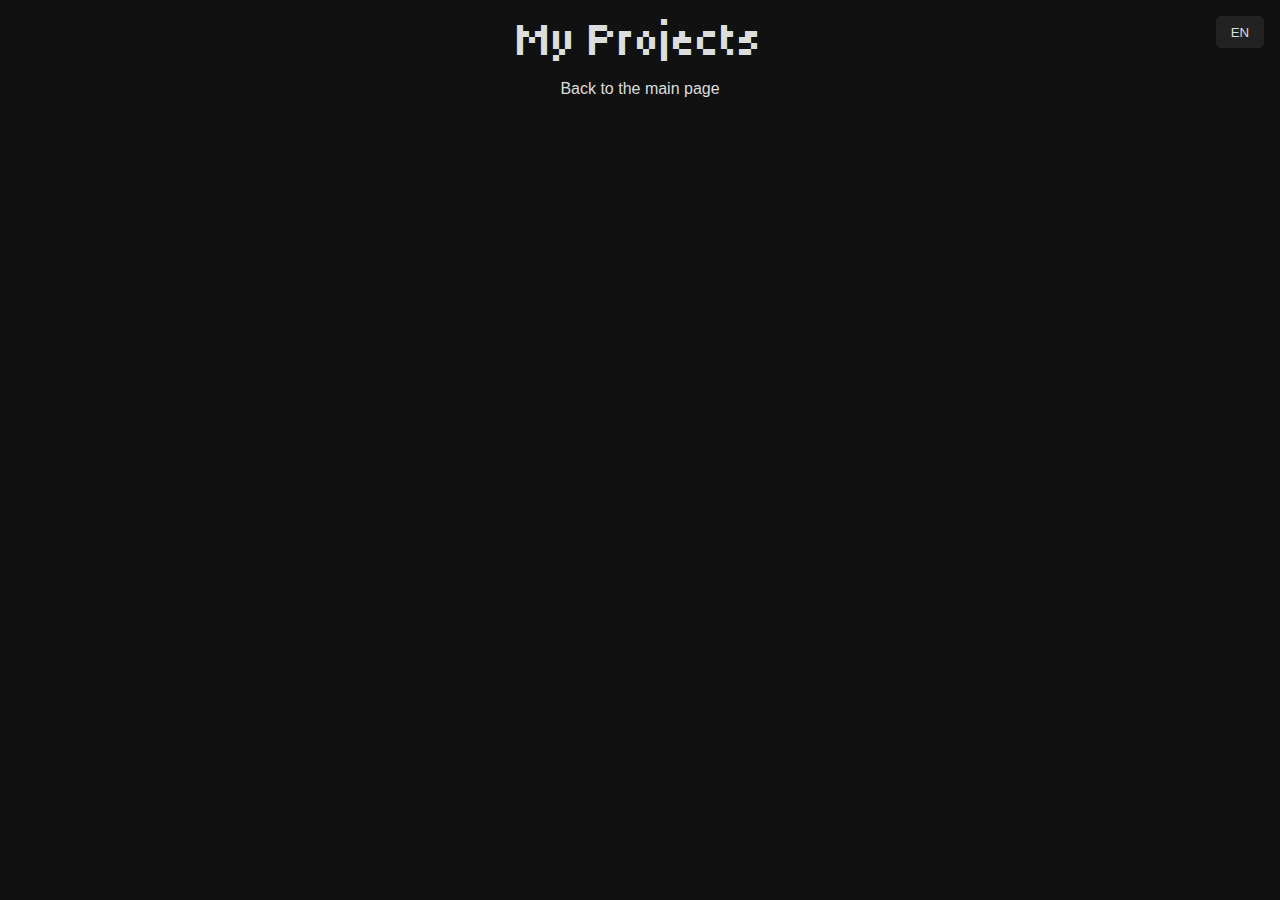
==== projects.html @ ab64d87f "Add files via upload" ====
<!DOCTYPE html>
<html>
    <head>
        <title>Personal Website</title>
        <link rel="icon" href="\assets\img\logo.png" type="image/x-icon">
        <meta charset="UTF-8">
        <meta name="viewport" content="width=device-width, initial-scale=1.0">
        <link rel="stylesheet" type="text/css" href="style/generalStyle.css"> 
        
        <link rel="stylesheet" href="https://fonts.googleapis.com/css2?family=Material+Symbols+Outlined:opsz,wght,FILL,GRAD@20..48,100..700,0..1,-50..200" />
        
    </head>
    <body>
        <header>
            <div class="title">
                <h1 class="tiny5-regular">My Projects</h1>
            </div>
            <div class="LangBtnDiv">
                <button onclick="changeLang()" class="langBtn" id="langBtn">EN</button>
            </div>
        </header>
        <div class="en">
            <nav id="navBar">
                <a id="aboutBtn" href="index.html">Back to the main page</a>
            </nav>
        </div>
        <div class="it">
            <nav id="navBar">
                <a id="aboutBtn" href="index.html">Torna alla pagina principale</a>
            </nav>
        </div>
    </body>
    <script src="script/LangScript.js"></script>
</html>
---- style/generalStyle.css ----
/* Google Fonts */
@import url('https://fonts.googleapis.com/css2?family=Tiny5&display=swap');

*{
    margin: 0;
    padding: 0;
    box-sizing: border-box;
    color: #ddd;
    cursor: default;
}
.tiny5-regular {
    font-family: "Tiny5", sans-serif;
    font-weight: 400;
    font-style: normal;
}  
.material-symbols-outlined {
  font-variation-settings:
  'FILL' 0,
  'wght' 400,
  'GRAD' 0,
  'opsz' 24
}
body{
    font-family: "Ubuntu", sans-serif;
    font-weight: 400;
    font-style: normal;
    background-color: #111;
}
.clickable{
    cursor: pointer;
}

/* header */
header{
    display: flex;
    justify-content: center;
    align-items: center;
    padding: 1rem 0;
    margin-top: 1rem;
    margin-bottom: 1rem;
}
.title{
    position: absolute;
    text-align: center;
    width: 100%;
    margin-top: 1rem;
}
.title h1{
    font-size: 3rem;
}
.LangBtnDiv{
    position: absolute;
    width: 100%;
    z-index: 1;
    text-align: right;
}
.LangBtnDiv button{
    cursor: pointer;
    background-color: #222;
    border: none;
    height: 2rem;
    width: 3rem;
    border-radius: 5px;
    margin-right: 1rem;
}
.LangBtnDiv button:hover{
    background-color: #333;
}

/* nav */
nav{
    display: flex;
    flex-direction: row;
    gap : 3rem;
    justify-content: center;
    align-items: center;
    padding: 1rem 0;
}
nav a{
    cursor: pointer;
    text-decoration: none;
    font-size: 1rem;
    margin-bottom: 1rem;
}
nav a::after{
    content: "";
    display: block;
    width: 100%;
    height: 2px;
    background: #ddd;
    transition: transform 0.2s ease-in-out;
    transform: scale(0);
}
nav a:hover::after{
    transform: scale(1);
}

/* sezioni pagina */
.section{
    display: flex;
    flex-direction: column;
    padding: 1rem 0;
    margin-left: 1rem;
}
.section h2{
    margin-bottom: 1rem;
}
.section h3{
    margin-top: 1rem;
    margin-bottom: 0.3rem;
}
.section h5{
    font-weight: lighter;
    color: #aaa;
    margin-top: 0.3rem;
    margin-bottom: 0.8rem;
}
.section p{
    margin-bottom: 0.2rem;
}
.section ul{
    list-style-type: none;
    padding: 0.5rem 0;
}
.section ul li{
    margin-left: 0.5rem;
    margin-bottom: 0.5rem;
    display: flex;
    align-items: center;
}
.section ul li span{
    scale: 0.6;
}
.brAfter{
    padding-bottom: 0.5rem;
}
.GitHubSection,
.PlayStoreSection{
    display: flex;
    flex-direction: row;
    gap: 1rem;
    align-items: center;
    margin-bottom: 1rem;
}
.OtherSection{
    margin-left:1rem;
}
.GitHubSection svg{
    scale: 0.8;
}
.GitHubSection p,
.PlayStoreSection p{
    text-wrap: wrap;
}
.GitHubSection a,
.PlayStoreSection a{
    color: #aaa;
}
.contact{
    text-align: center;
    padding: 2rem 0;
}
.contactBtn{
    display: flex;
    align-items: center;
    justify-content: center;
    color:#ddd;
}
.contactBtn a{
    margin:0;
    padding: 0;
    scale: 0.5;
}
.mailBtn{
    scale: 1.3;
}
.instaBtn{
    scale: 1.1;
}
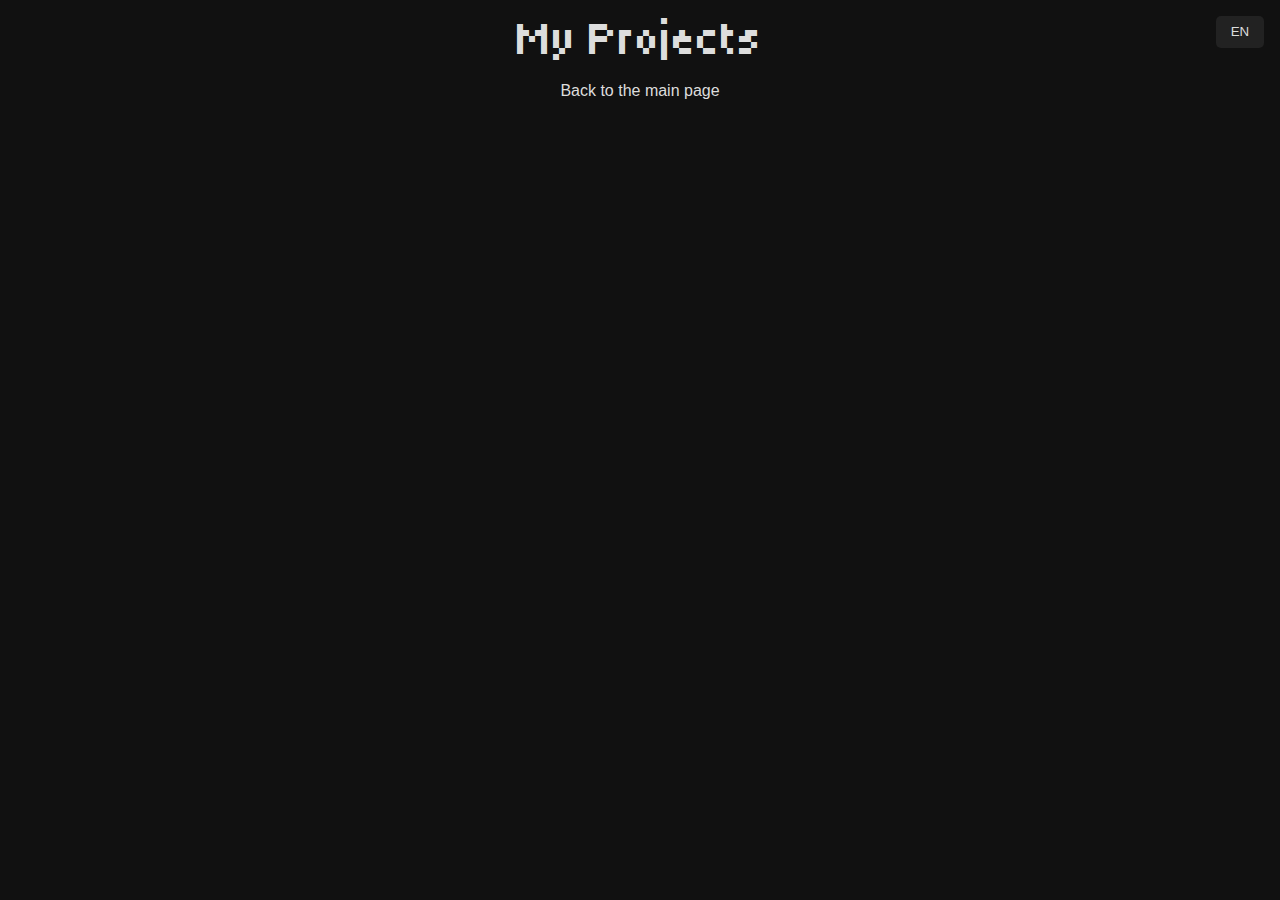
==== commit 71af9087: "Update cursore e index riordinata" ====
--- a/projects.html
+++ b/projects.html
@@ -5,29 +5,29 @@
         <link rel="icon" href="\assets\img\logo.png" type="image/x-icon">
         <meta charset="UTF-8">
         <meta name="viewport" content="width=device-width, initial-scale=1.0">
-        <link rel="stylesheet" type="text/css" href="style/generalStyle.css"> 
-        
+        <link rel="stylesheet" type="text/css" href="style/generalStyle.css">
         <link rel="stylesheet" href="https://fonts.googleapis.com/css2?family=Material+Symbols+Outlined:opsz,wght,FILL,GRAD@20..48,100..700,0..1,-50..200" />
-        
     </head>
     <body>
-        <header>
-            <div class="title">
-                <h1 class="tiny5-regular">My Projects</h1>
+        <div class="bodyDiv">
+            <header>
+                <div class="title">
+                    <h1 class="tiny5-regular">My Projects</h1>
+                </div>
+                <div class="LangBtnDiv">
+                    <button onclick="changeLang()" class="langBtn" id="langBtn">EN</button>
+                </div>
+            </header>
+            <div class="en">
+                <nav id="navBar">
+                    <a id="aboutBtn" href="index.html">Back to the main page</a>
+                </nav>
             </div>
-            <div class="LangBtnDiv">
-                <button onclick="changeLang()" class="langBtn" id="langBtn">EN</button>
+            <div class="it">
+                <nav id="navBar">
+                    <a id="aboutBtn" href="index.html">Torna alla pagina principale</a>
+                </nav>
             </div>
-        </header>
-        <div class="en">
-            <nav id="navBar">
-                <a id="aboutBtn" href="index.html">Back to the main page</a>
-            </nav>
-        </div>
-        <div class="it">
-            <nav id="navBar">
-                <a id="aboutBtn" href="index.html">Torna alla pagina principale</a>
-            </nav>
         </div>
     </body>
     <script src="script/LangScript.js"></script>
--- a/style/generalStyle.css
+++ b/style/generalStyle.css
@@ -6,7 +6,10 @@
     padding: 0;
     box-sizing: border-box;
     color: #ddd;
-    cursor: default;
+    cursor: none;
+    user-select: none;
+    /* cambia lo spazio verticale tra due righe dello stesso testo */
+    line-height: 1.4;
 }
 .tiny5-regular {
     font-family: "Tiny5", sans-serif;
@@ -14,20 +17,67 @@
     font-style: normal;
 }  
 .material-symbols-outlined {
-  font-variation-settings:
-  'FILL' 0,
-  'wght' 400,
-  'GRAD' 0,
-  'opsz' 24
+    font-variation-settings:
+    'FILL' 0,
+    'wght' 400,
+    'GRAD' 0,
+    'opsz' 24
 }
 body{
     font-family: "Ubuntu", sans-serif;
     font-weight: 400;
     font-style: normal;
     background-color: #111;
-}
-.clickable{
-    cursor: pointer;
+    text-wrap: balance;
+    display: flex;
+    justify-content: center;
+}
+.bodyDiv{
+    position: relative;
+    width: 1400px;
+    border-left-width: 2px;
+    border-left-style:solid;
+    border-right-width: 2px;
+    border-right-style:solid;
+    border-image: linear-gradient(to bottom, #111, #aaa, #111) 1; 
+}
+.clickable-animated{
+    cursor: none;
+}
+.clickable-box:hover{
+    scale: 1.1;
+}
+.clickable-box-mini:hover{
+    scale: 0.6;
+}
+
+/* cursore */
+@media (hover: hover) and (pointer: fine) {
+    :root {
+        --cursor-size: 28px;
+        --bg: #FAF7EE;
+    }
+    #cursor {
+        position: fixed;
+        top: calc(var(--cursor-size) * -0.5);
+        left:  calc(var(--cursor-size) * -0.5);
+        pointer-events: none;
+        mix-blend-mode: difference;  
+        filter: url(#goo);
+    } 
+    .cursor-circle {
+        position: absolute;
+        top: 0;
+        left: 0;
+        width: var(--cursor-size);
+        height: var(--cursor-size);
+        border-radius: var(--cursor-size);
+        background: var(--bg);
+        transform-origin: center center;
+    }
+}
+.goo {
+    display: none;
 }
 
 /* header */
@@ -51,11 +101,9 @@
 .LangBtnDiv{
     position: absolute;
     width: 100%;
-    z-index: 1;
     text-align: right;
 }
 .LangBtnDiv button{
-    cursor: pointer;
     background-color: #222;
     border: none;
     height: 2rem;
@@ -102,21 +150,23 @@
     padding: 1rem 0;
     margin-left: 1rem;
 }
-.section h2{
-    margin-bottom: 1rem;
-}
 .section h3{
     margin-top: 1rem;
-    margin-bottom: 0.3rem;
+    margin-bottom: 0.5rem;
+}
+.section h4{
+    margin-top: 2rem;
+    margin-bottom: 0.5rem;
 }
 .section h5{
     font-weight: lighter;
     color: #aaa;
-    margin-top: 0.3rem;
-    margin-bottom: 0.8rem;
+    margin-top: -0.2rem;
+    margin-bottom: 0.5rem;
 }
 .section p{
     margin-bottom: 0.2rem;
+    margin-left: 0.5rem;
 }
 .section ul{
     list-style-type: none;
@@ -131,6 +181,9 @@
 .section ul li span{
     scale: 0.6;
 }
+.subSection{
+    margin-left: 2rem;
+}
 .brAfter{
     padding-bottom: 0.5rem;
 }
@@ -141,16 +194,10 @@
     gap: 1rem;
     align-items: center;
     margin-bottom: 1rem;
-}
-.OtherSection{
-    margin-left:1rem;
+    margin-top: 1rem;
 }
 .GitHubSection svg{
     scale: 0.8;
-}
-.GitHubSection p,
-.PlayStoreSection p{
-    text-wrap: wrap;
 }
 .GitHubSection a,
 .PlayStoreSection a{
@@ -177,3 +224,167 @@
 .instaBtn{
     scale: 1.1;
 }
+.text_plus_img{
+    width: 100%;
+    display: flex;
+    gap: 2rem;
+}
+.text_plus_img_reverse{
+    width: 100%;
+    display: flex;
+    gap: 2rem;
+    flex-direction: row-reverse;
+}
+.text_plus_img_reverse p {
+    margin-left: 0;
+}
+.imgDiv{
+    display: flex;
+    justify-content: center;
+    align-items: center;
+    margin-right: 2rem;
+    pointer-events: none;
+}
+.imgDiv img{
+    border: #aaa 3px solid;
+    border-radius: 10%;
+    height: 200px;
+    width: 200px;
+    margin-top: 2rem;
+}
+.OutThinkSection{
+    width: 100%;
+    display: flex;
+    gap: 2rem;
+    margin-left: 2rem;
+    margin-bottom: 2rem;
+}
+.OutThinkSection p{
+    margin-left: 0;
+}
+.imgDiv2{
+    display: flex;
+    justify-content: center;
+    align-items: center;
+    margin-right: 4rem;
+    margin-top: 2rem;
+    pointer-events: none;
+}
+.imgDiv2 img{
+    height: 200px;
+    width: 100px;
+}
+.screenshotOT{
+    display: flex;
+    border: #aaa 3px solid;
+    border-radius: 20px;
+}
+.firstImgOT{
+    border-right: #aaa 3px solid;
+}
+.firstImgOT img{
+    border-top-left-radius: 20px;
+    border-bottom-left-radius: 20px;
+}
+.secondImgOT{
+    border-top-right-radius: 20px;
+    border-bottom-right-radius: 20px;
+}
+.imgDiv3{
+    display: flex;
+    justify-content: center;
+    align-items: center;
+    margin-left: 2rem;
+    pointer-events: none;
+}
+.imgDiv3 img{
+    border: #aaa 3px solid;
+    border-radius: 10%;
+    height: 200px;
+    width: 200px;
+    margin-top: 2rem;
+}
+.seemore{
+    margin-top: 2rem;
+}
+
+/* gestione responsive */
+@media screen and (max-width: 1400px){
+    .bodyDiv{
+        width: 100%;
+        border: none;
+    }
+}
+
+@media screen and (max-width: 800px){
+    .text_plus_img{
+        flex-direction: column;
+    }
+    .imgDiv{
+        margin-right: 0;
+    }
+    .imgDiv img{
+        margin-top: 0;
+    }
+
+    .OutThinkSection{
+        flex-direction: column;
+        margin-left: 0;
+    }
+    .imgDiv2{
+        margin-right: 0;
+        margin-top: 0;
+    }
+
+    .text_plus_img_reverse{
+        flex-direction: column;
+    }
+    .imgDiv3{
+        margin-left: 0;
+    }
+    .imgDiv3 img{
+        margin-top: 0;
+    }
+}
+
+@media screen and (max-width: 500px){
+    body{
+        font-size: 90%;
+    }
+    .title{
+        text-align: left;
+        margin-left: 2rem;
+    }
+    nav{
+        justify-content: left;
+        margin-left: 2rem;
+    }
+    .contact{
+        text-align: left;
+    }
+}
+
+@media screen and (max-width: 380px){
+    body{
+        font-size: 90%;
+    }
+    .title{
+        text-align: left;
+        margin-left: 2rem;
+    }
+    .title h1{
+        font-size: 2.6rem;
+    }
+    nav{
+        justify-content: left;
+        margin-left: 2rem;
+    }
+    nav a{
+        font-size: 0.8rem;
+    }
+    .contact{
+        text-align: left;
+    }
+}
+
+
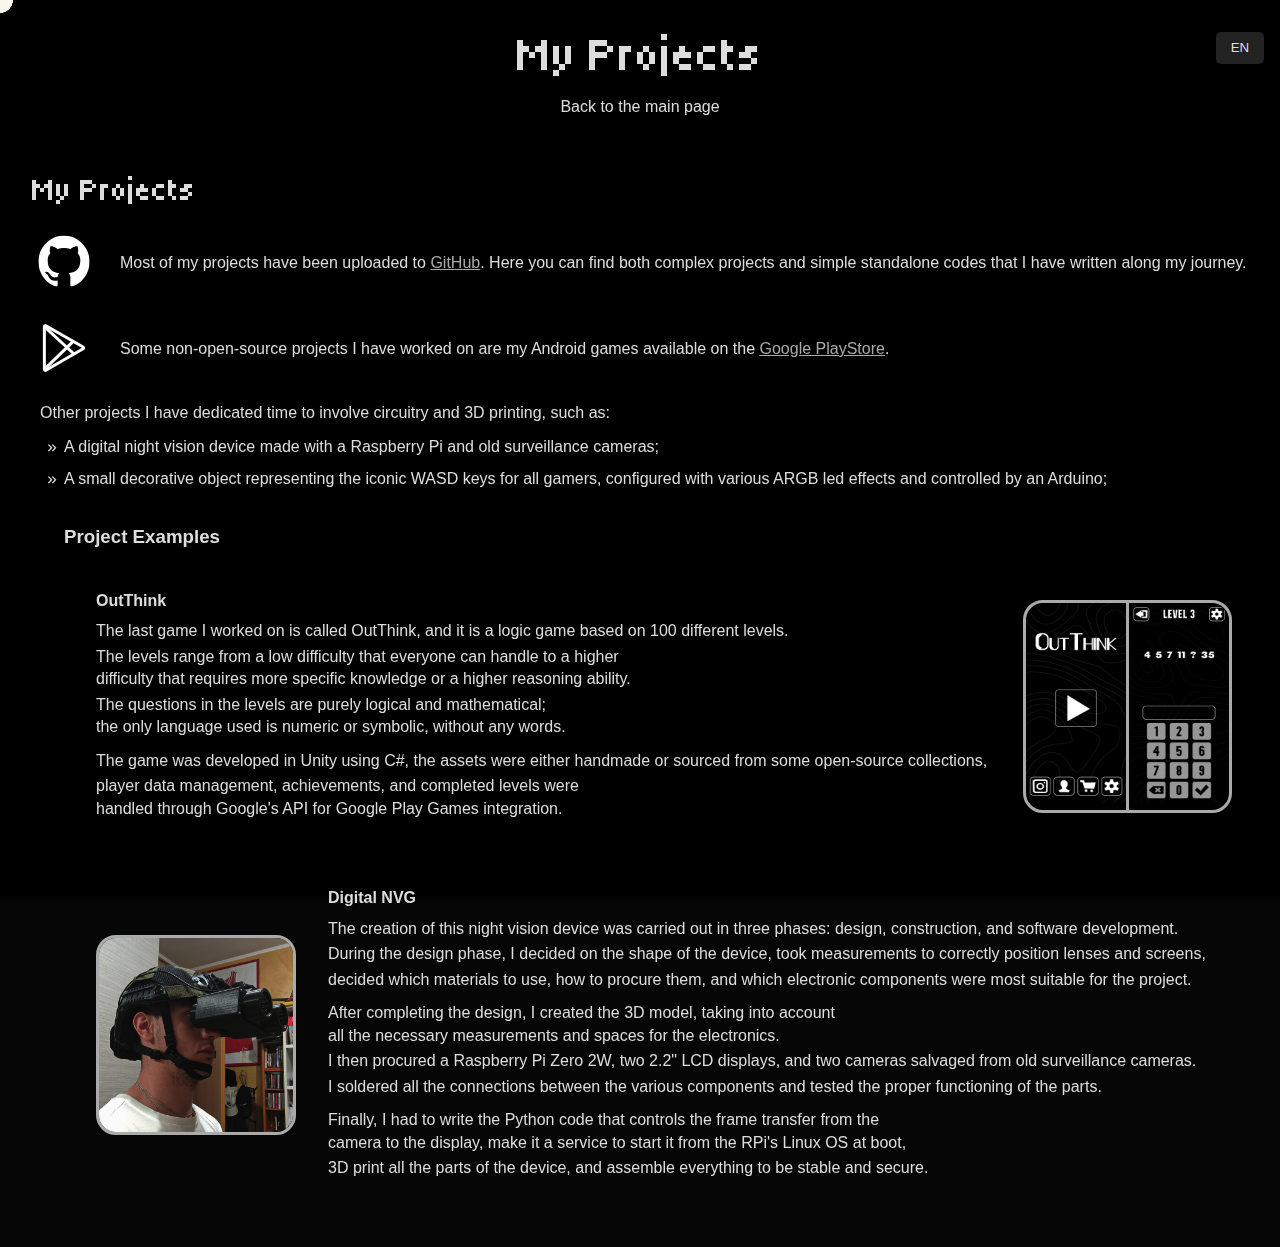
==== commit 7593f258: "Update" ====
--- a/projects.html
+++ b/projects.html
@@ -5,30 +5,171 @@
         <link rel="icon" href="\assets\img\logo.png" type="image/x-icon">
         <meta charset="UTF-8">
         <meta name="viewport" content="width=device-width, initial-scale=1.0">
-        <link rel="stylesheet" type="text/css" href="style/generalStyle.css">
+        <link rel="stylesheet" type="text/css" href="style/generalStyle.css"> 
+        
         <link rel="stylesheet" href="https://fonts.googleapis.com/css2?family=Material+Symbols+Outlined:opsz,wght,FILL,GRAD@20..48,100..700,0..1,-50..200" />
+        
     </head>
     <body>
+
+        <div id="matrix"></div> <!-- div per l'animazione sfondo -->
+
+        <svg xmlns="http://www.w3.org/2000/svg" class="goo" version="1.1" width="100%">
+            <defs>
+                <filter id="goo">
+                    <feGaussianBlur in="SourceGraphic" stdDeviation="6" result="blur"></feGaussianBlur>
+                    <feColorMatrix in="blur" mode="matrix" values="1 0 0 0 0  0 1 0 0 0  0 0 1 0 0  0 0 0 35 -15" result="goo"></feColorMatrix>
+                    <feComposite in="SourceGraphic" in2="goo" operator="atop"></feComposite>
+                </filter>
+            </defs>
+        </svg>
+
         <div class="bodyDiv">
             <header>
                 <div class="title">
                     <h1 class="tiny5-regular">My Projects</h1>
                 </div>
                 <div class="LangBtnDiv">
-                    <button onclick="changeLang()" class="langBtn" id="langBtn">EN</button>
+                    <button onclick="changeLang()" class="langBtn clickable" id="langBtn">EN</button>
                 </div>
             </header>
             <div class="en">
                 <nav id="navBar">
-                    <a id="aboutBtn" href="index.html">Back to the main page</a>
+                    <a id="aboutBtn" class="clickable-animated" href="index.html">Back to the main page</a>
                 </nav>
             </div>
             <div class="it">
                 <nav id="navBar">
-                    <a id="aboutBtn" href="index.html">Torna alla pagina principale</a>
+                    <a id="aboutBtn" class="clickable-animated" href="index.html">Torna alla pagina principale</a>
                 </nav>
             </div>
+
+            <div class="section projects en">
+                <h1 class="tiny5-regular">My Projects</h1>
+                <div class="GitHubSection">
+                    <a class="clickable-box" href="https://github.com/NotRambi" draggable="false"><svg class="clickable" width="64px" height="64px" viewBox="0 0 20 20" version="1.1" xmlns="http://www.w3.org/2000/svg" xmlns:xlink="http://www.w3.org/1999/xlink" fill="#ffffff"><g id="SVGRepo_bgCarrier" stroke-width="0"></g><g id="SVGRepo_tracerCarrier" stroke-linecap="round" stroke-linejoin="round"></g><g id="SVGRepo_iconCarrier"> <title>github [#ffffff]</title> <desc>Created with Sketch.</desc> <defs> </defs> <g id="Page-1" stroke="none" stroke-width="1" fill="none" fill-rule="evenodd"> <g id="Dribbble-Light-Preview" transform="translate(-140.000000, -7559.000000)" fill="#ffffff"> <g id="icons" transform="translate(56.000000, 160.000000)"> <path d="M94,7399 C99.523,7399 104,7403.59 104,7409.253 C104,7413.782 101.138,7417.624 97.167,7418.981 C96.66,7419.082 96.48,7418.762 96.48,7418.489 C96.48,7418.151 96.492,7417.047 96.492,7415.675 C96.492,7414.719 96.172,7414.095 95.813,7413.777 C98.04,7413.523 100.38,7412.656 100.38,7408.718 C100.38,7407.598 99.992,7406.684 99.35,7405.966 C99.454,7405.707 99.797,7404.664 99.252,7403.252 C99.252,7403.252 98.414,7402.977 96.505,7404.303 C95.706,7404.076 94.85,7403.962 94,7403.958 C93.15,7403.962 92.295,7404.076 91.497,7404.303 C89.586,7402.977 88.746,7403.252 88.746,7403.252 C88.203,7404.664 88.546,7405.707 88.649,7405.966 C88.01,7406.684 87.619,7407.598 87.619,7408.718 C87.619,7412.646 89.954,7413.526 92.175,7413.785 C91.889,7414.041 91.63,7414.493 91.54,7415.156 C90.97,7415.418 89.522,7415.871 88.63,7414.304 C88.63,7414.304 88.101,7413.319 87.097,7413.247 C87.097,7413.247 86.122,7413.234 87.029,7413.87 C87.029,7413.87 87.684,7414.185 88.139,7415.37 C88.139,7415.37 88.726,7417.2 91.508,7416.58 C91.513,7417.437 91.522,7418.245 91.522,7418.489 C91.522,7418.76 91.338,7419.077 90.839,7418.982 C86.865,7417.627 84,7413.783 84,7409.253 C84,7403.59 88.478,7399 94,7399" id="github-[#ffffff]"> </path> </g> </g> </g> </g></svg></a>
+                    <p>Most of my projects have been uploaded to <a class="clickable" href="https://github.com/NotRambi" draggable="false">GitHub</a>. Here you can find both complex projects and simple standalone codes that I have written along my journey.</p>
+                </div>
+                <div class="PlayStoreSection">
+                    <a class="clickable-box" href="https://play.google.com/store/apps/dev?id=5846058166595375580" draggable="false"><svg class="clickable" width="64px" height="64px" viewBox="0 0 64 64" xmlns="http://www.w3.org/2000/svg" stroke-width="3" stroke="#ffffff" fill="none"><g id="SVGRepo_bgCarrier" stroke-width="0"></g><g id="SVGRepo_tracerCarrier" stroke-linecap="round" stroke-linejoin="round"></g><g id="SVGRepo_iconCarrier"><path d="M12.36,53.33V10.67a1,1,0,0,1,1.56-.91L51.11,31a1,1,0,0,1,0,1.81L13.93,54.24A1.05,1.05,0,0,1,12.36,53.33Z"></path><line x1="12.36" y1="10.67" x2="42.07" y2="38.02"></line><line x1="12.36" y1="53.33" x2="41.24" y2="25.35"></line></g></svg></a>
+                    <p>Some non-open-source projects I have worked on are my Android games available on the <a class="clickable" href="https://play.google.com/store/apps/dev?id=5846058166595375580" draggable="false">Google PlayStore</a>.</p>
+                </div>
+                <div class="OtherSection">
+                    <p>Other projects I have dedicated time to involve circuitry and 3D printing, such as:</p>
+                    <ul>
+                        <li><span class="material-symbols-outlined">keyboard_double_arrow_right</span>A digital night vision device made with a Raspberry Pi and old surveillance cameras;</li>
+                        <li><span class="material-symbols-outlined">keyboard_double_arrow_right</span>A small decorative object representing the iconic WASD keys for all gamers, configured with various ARGB led effects and controlled by an Arduino;</li>
+                    </ul>
+                </div>
+                <div class="subSection">
+                    <h3>Project Examples</h3>
+                    <div class="OutThinkSection">
+                        <div class="textDiv">
+                            <h4>OutThink</h4>
+                            <p>The last game I worked on is called OutThink, and it is a logic game based on 100 different levels.</p>
+                            <p>The levels range from a low difficulty that everyone can handle to a higher difficulty that requires more specific knowledge or a higher reasoning ability.</p>
+                            <p class="brAfter">The questions in the levels are purely logical and mathematical; the only language used is numeric or symbolic, without any words.</p>
+                            <p>The game was developed in Unity using C#, the assets were either handmade or sourced from some open-source collections,</p>
+                            <p>player data management, achievements, and completed levels were handled through Google's API for Google Play Games integration.</p>
+                        </div>
+                        <div class="imgDiv2">
+                            <div class="screenshotOT">
+                                <div class="firstImgOT">
+                                    <img src="assets/img/OT1_index.jpg" alt="screenshot of the main page of OutThink">
+                                </div>
+                                <img class="secondImgOT" src="assets/img/OT2_index.jpg" alt="screenshot of level 3 of the game">
+                            </div>
+                        </div>
+                    </div>
+                    <div class="text_plus_img_reverse">
+                        <div class="textDiv">
+                            <h4>Digital NVG</h4>
+                            <p>The creation of this night vision device was carried out in three phases: design, construction, and software development.</p>
+                            <p>During the design phase, I decided on the shape of the device, took measurements to correctly position lenses and screens,</p>
+                            <p class="brAfter">decided which materials to use, how to procure them, and which electronic components were most suitable for the project.</p>
+                            <p>After completing the design, I created the 3D model, taking into account all the necessary measurements and spaces for the electronics.</p>
+                            <p>I then procured a Raspberry Pi Zero 2W, two 2.2" LCD displays, and two cameras salvaged from old surveillance cameras.</p>
+                            <p class="brAfter">I soldered all the connections between the various components and tested the proper functioning of the parts.</p>
+                            <p>Finally, I had to write the Python code that controls the frame transfer from the camera to the display, make it a service to start it from the RPi's Linux OS at boot,</p>
+                            <p>3D print all the parts of the device, and assemble everything to be stable and secure.</p>
+                        </div>
+                        <div class="imgDiv3">
+                            <img src="assets/img/NVG_index.jpg" alt="photo of the night vision device">
+                        </div>
+                    </div>
+                    <!--
+                    <div class="seemore">
+                        <a href="projects.html" class="clickable">See more...</a>
+                    </div>
+                    -->
+                </div>  
+            </div>
+            <div class="section projects it">
+                <h1 class="tiny5-regular">My Projects</h1>
+                <div class="GitHubSection">
+                    <a class="clickable-box" href="https://github.com/NotRambi" draggable="false"><svg class="clickable" width="64px" height="64px" viewBox="0 0 20 20" version="1.1" xmlns="http://www.w3.org/2000/svg" xmlns:xlink="http://www.w3.org/1999/xlink" fill="#ffffff"><g id="SVGRepo_bgCarrier" stroke-width="0"></g><g id="SVGRepo_tracerCarrier" stroke-linecap="round" stroke-linejoin="round"></g><g id="SVGRepo_iconCarrier"> <title>github [#ffffff]</title> <desc>Created with Sketch.</desc> <defs> </defs> <g id="Page-1" stroke="none" stroke-width="1" fill="none" fill-rule="evenodd"> <g id="Dribbble-Light-Preview" transform="translate(-140.000000, -7559.000000)" fill="#ffffff"> <g id="icons" transform="translate(56.000000, 160.000000)"> <path d="M94,7399 C99.523,7399 104,7403.59 104,7409.253 C104,7413.782 101.138,7417.624 97.167,7418.981 C96.66,7419.082 96.48,7418.762 96.48,7418.489 C96.48,7418.151 96.492,7417.047 96.492,7415.675 C96.492,7414.719 96.172,7414.095 95.813,7413.777 C98.04,7413.523 100.38,7412.656 100.38,7408.718 C100.38,7407.598 99.992,7406.684 99.35,7405.966 C99.454,7405.707 99.797,7404.664 99.252,7403.252 C99.252,7403.252 98.414,7402.977 96.505,7404.303 C95.706,7404.076 94.85,7403.962 94,7403.958 C93.15,7403.962 92.295,7404.076 91.497,7404.303 C89.586,7402.977 88.746,7403.252 88.746,7403.252 C88.203,7404.664 88.546,7405.707 88.649,7405.966 C88.01,7406.684 87.619,7407.598 87.619,7408.718 C87.619,7412.646 89.954,7413.526 92.175,7413.785 C91.889,7414.041 91.63,7414.493 91.54,7415.156 C90.97,7415.418 89.522,7415.871 88.63,7414.304 C88.63,7414.304 88.101,7413.319 87.097,7413.247 C87.097,7413.247 86.122,7413.234 87.029,7413.87 C87.029,7413.87 87.684,7414.185 88.139,7415.37 C88.139,7415.37 88.726,7417.2 91.508,7416.58 C91.513,7417.437 91.522,7418.245 91.522,7418.489 C91.522,7418.76 91.338,7419.077 90.839,7418.982 C86.865,7417.627 84,7413.783 84,7409.253 C84,7403.59 88.478,7399 94,7399" id="github-[#ffffff]"> </path> </g> </g> </g> </g></svg></a>
+                    <p>La maggior parte dei miei progetti sono stati caricati su <a class="clickable" href="https://github.com/NotRambi" draggable="false">GitHub</a>. Qui potrete trovare sia progetti complessi che semplici codici autonomi che ho scritto durante il mio percorso.</p>
+                </div>
+                <div class="PlayStoreSection">
+                    <a class="clickable-box" href="https://play.google.com/store/apps/dev?id=5846058166595375580" draggable="false"><svg class="clickable" width="64px" height="64px" viewBox="0 0 64 64" xmlns="http://www.w3.org/2000/svg" stroke-width="3" stroke="#ffffff" fill="none"><g id="SVGRepo_bgCarrier" stroke-width="0"></g><g id="SVGRepo_tracerCarrier" stroke-linecap="round" stroke-linejoin="round"></g><g id="SVGRepo_iconCarrier"><path d="M12.36,53.33V10.67a1,1,0,0,1,1.56-.91L51.11,31a1,1,0,0,1,0,1.81L13.93,54.24A1.05,1.05,0,0,1,12.36,53.33Z"></path><line x1="12.36" y1="10.67" x2="42.07" y2="38.02"></line><line x1="12.36" y1="53.33" x2="41.24" y2="25.35"></line></g></svg></a>
+                    <p>Alcuni progetti non opensource a cui ho lavorato sono i miei videogiochi per Android disponibili sul <a class="clickable" href="https://play.google.com/store/apps/dev?id=5846058166595375580" draggable="false">Google PlayStore</a>.</p>
+                </div>
+                <div class="OtherSection">
+                    <p>Altri progetti a cui ho dedicato tempo riguardano invece la circuiteria e la stampa 3d, come ad esempio:</p>
+                    <ul>
+                        <li><span class="material-symbols-outlined">keyboard_double_arrow_right</span>Un visore notturno digitale realizzato con Raspberry Pi e vecchie videocamere di sorveglianza;</li>
+                        <li><span class="material-symbols-outlined">keyboard_double_arrow_right</span>Un piccolo soprammobile rappresentante i tasti WASD iconici per tutti i gamer, configurato con diversi effetti led ARGB, e gestito da Arduino;</li>
+                    </ul>
+                </div>
+                <div class="subSection">
+                    <h3>Esempi di Progetti </h3>
+                    <a href="projects.html" class="clickable">Vedi di più...</a>
+                    <div class="OutThinkSection">
+                        <div class="textDiv">
+                            <h4>OutThink</h4>
+                                <p>L' ultimo gioco a cui ho lavorato si chiama OutThink ed è un gioco di logica basato su 100 livelli differenti.</p>
+                                <p>I livelli vanno da una difficoltà bassa affrontabile da tutti, ad una più elevata che richiede conoscenze un pò più specifiche o una capacità di ragionamento più alta.</p>
+                                <p class="brAfter">I quesiti dei livelli sono puramente logici e matematici, l'unico linguaggio usato è quello numerico o simbolico, senza l'uso di parole.</p>
+                                <p>Il gioco è stato sviluppato su Unity in C#, gli assets sono stati realizzati a mano o sono state utilizzate alcune raccolte opensource,</p>
+                                <p>la gestione dei dati dei giocatori, dei traguardi e dei livelli superati è stata effettuata tramite le API di google per l'integrazione di Google Play Games.</p>
+                        </div>
+                        <div class="imgDiv2">
+                            <div class="screenshotOT">
+                                <div class="firstImgOT">
+                                    <img src="assets/img/OT1_index.jpg" alt="screenshot della pagina principale di OutThink">
+                                </div>
+                                <img class="secondImgOT" src="assets/img/OT2_index.jpg" alt="screenshot del livello 3 del gioco">
+                            </div>
+                        </div>
+                    </div>
+                    <div class="text_plus_img_reverse">
+                        <div class="textDiv">
+                            <h4>NVG Digitale</h4>
+                                <p>La creazione di questo visore notturno è stata realizzata in tre fasi: progettazione, costruzione e sviluppo del software.</p>
+                                <p>Durante progettazione ho deciso la forma da dare al visore, ho preso le misure per posizionare correttamente lenti e schermi,</p>
+                                <p class="brAfter">ho deciso quali materiali usare, come procurarmeli e quali prodotti elettronici erano i più adatti per il progetto.</p>
+                                <p>Finita la progettazione ho realizzato il modello 3d tenendo conto di tutte le misure e gli spazi necessari per collogare l'elettronica.</p>
+                                <p>Mi sono poi quindi procurato un Raspberry Pi Zero 2W, due display LCD da 2.2" e due camere recuperate da vecchie videocamere di sorveglianza.</p>
+                                <p class="brAfter">Ho saldato tutti i collegamenti tra le varie componenti ed ho tesato il corretto funzionamento delle parti.</p>
+                                <p>Infine ho dovuto scrivere il codice Python che controlla il passaggio dei frame dalla camera al display, renderlo un servizio per farlo avviare dal SO Linux del Rpi all'accensione,</p>
+                                <p>stampare in 3d tutte le parti del visore e montare il tutto in modo che sia stabile e sicuro.</p>
+                        </div>
+                        <div class="imgDiv3">
+                            <img src="assets/img/NVG_index.jpg" alt="foto del visore notturno">
+                        </div>
+                    </div>
+                    <!--
+                    <div class="seemore">
+                        <a href="projects.html" class="clickable">Vedi di più...</a>
+                    </div>
+                    -->
+                </div>
+            </div>
+
         </div>
+
+        <div id="cursor"></div>
     </body>
     <script src="script/LangScript.js"></script>
+    <script src="script/indexScript.js"></script>
 </html>--- a/style/generalStyle.css
+++ b/style/generalStyle.css
@@ -31,6 +31,7 @@
     text-wrap: balance;
     display: flex;
     justify-content: center;
+    overflow-x: hidden;
 }
 .bodyDiv{
     position: relative;
@@ -40,6 +41,9 @@
     border-right-width: 2px;
     border-right-style:solid;
     border-image: linear-gradient(to bottom, #111, #aaa, #111) 1; 
+    background-color: rgba(0, 0, 0, 0.6);
+    backdrop-filter: blur(3px); /* Effetto sfocatura */
+    padding: 1rem; 
 }
 .clickable-animated{
     cursor: none;
@@ -234,6 +238,7 @@
     display: flex;
     gap: 2rem;
     flex-direction: row-reverse;
+    margin-bottom: 2rem;
 }
 .text_plus_img_reverse p {
     margin-left: 0;
@@ -252,6 +257,19 @@
     width: 200px;
     margin-top: 2rem;
 }
+.imgDiv1{
+    display: flex;
+    justify-content: center;
+    align-items: center;
+    pointer-events: none;
+}
+.imgDiv1 img{
+    border: #aaa 3px solid;
+    border-radius: 10%;
+    height: 200px;
+    width: 200px;
+    margin-top: 2rem;
+}
 .OutThinkSection{
     width: 100%;
     display: flex;
@@ -260,6 +278,16 @@
     margin-bottom: 2rem;
 }
 .OutThinkSection p{
+    margin-left: 0;
+}
+.BlackJackSection{
+    width: calc(100% - 4rem);
+    display: flex;
+    gap: 2rem;
+    margin-left: 2rem;
+    margin-bottom: 2rem;
+}
+.BlackJackSection p{
     margin-left: 0;
 }
 .imgDiv2{
@@ -331,6 +359,11 @@
         flex-direction: column;
         margin-left: 0;
     }
+    .BlackJackSection{
+        width: 100%;
+        flex-direction: column;
+        margin-left: 0;
+    }
     .imgDiv2{
         margin-right: 0;
         margin-top: 0;
@@ -359,9 +392,6 @@
         justify-content: left;
         margin-left: 2rem;
     }
-    .contact{
-        text-align: left;
-    }
 }
 
 @media screen and (max-width: 380px){
@@ -382,9 +412,44 @@
     nav a{
         font-size: 0.8rem;
     }
-    .contact{
-        text-align: left;
-    }
-}
-
-
+}
+
+/* animazione sfondo */
+#matrix {
+    position: fixed;
+    top: 0;
+    left: 0;
+    width: 100%;
+    height: 100%;
+    z-index: -1; /* Assicurati che sia sotto il contenuto principale */
+    background: rgba(0, 0, 0, 0.9);
+    overflow: hidden;
+}
+
+.matrix-column {
+    position: absolute;
+    top: 0;
+    width: 40px; /* Aumenta la larghezza della colonna */
+    height: 100%;
+    overflow: hidden;
+    animation: fall linear infinite;
+}
+
+.matrix-column span {
+    display: block;
+    font-family: monospace;
+    font-size: 40px; /* Aumenta la dimensione del font */
+    color: #fff;
+    opacity: 0;
+    animation: fade 1s linear infinite;
+}
+
+@keyframes fall {
+    0% { transform: translateY(-100%); }
+    100% { transform: translateY(100%); }
+}
+
+@keyframes fade {
+    0%, 100% { opacity: 0; }
+    50% { opacity: 1; }
+}
